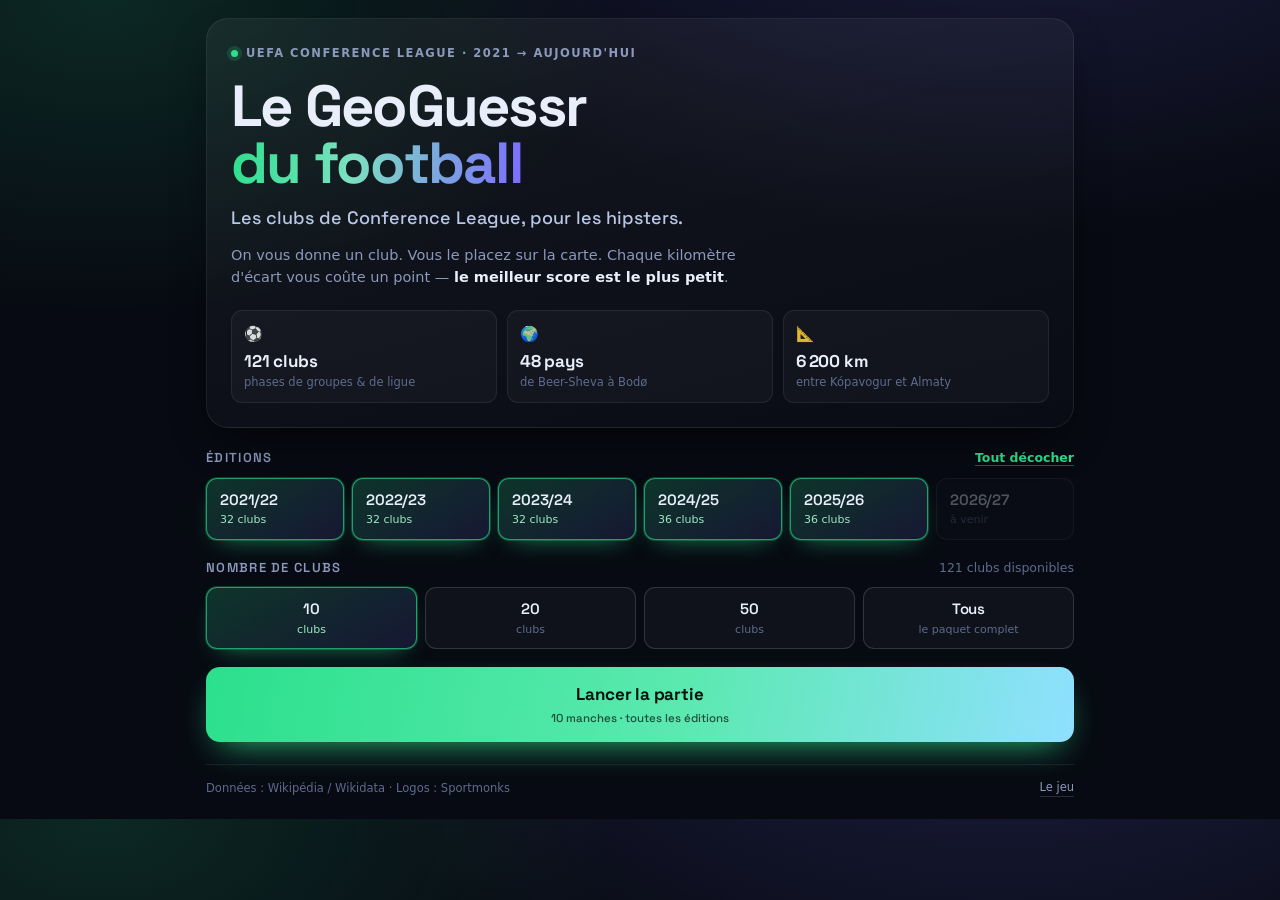
==== index.html @ bbcc4163 "GeoConf — le GeoGuessr du football (Conference League) Jeu statique : un club de Conference League s" ====
<!doctype html>
<html lang="fr">
<head>
<meta charset="utf-8">
<meta name="viewport" content="width=device-width,initial-scale=1,viewport-fit=cover">
<title>GeoConf — Le GeoGuessr du football hipster</title>
<meta name="description" content="Placez sur la carte d'Europe les clubs qualifiés en Conference League. Chaque kilomètre d'écart compte. Le GeoGuessr du football pour les hipsters.">
<meta name="color-scheme" content="dark">
<meta property="og:title" content="GeoConf — Le GeoGuessr du football hipster">
<meta property="og:description" content="Sauriez-vous placer le Ħamrun Spartans, le KÍ Klaksvík ou le Petrocub Hîncești sur une carte ? 121 clubs de Conference League vous attendent.">
<meta property="og:type" content="website">
<meta name="twitter:card" content="summary_large_image">
<link rel="icon" href="data:image/svg+xml,<svg xmlns='http://www.w3.org/2000/svg' viewBox='0 0 100 100'><text y='.9em' font-size='90'>⚽</text></svg>">
<link rel="preconnect" href="https://fonts.googleapis.com">
<link rel="preconnect" href="https://fonts.gstatic.com" crossorigin>
<link rel="stylesheet" href="https://fonts.googleapis.com/css2?family=Space+Grotesk:wght@500;600;700&display=swap">
<link rel="stylesheet" href="assets/style.css">
</head>
<body>
<div class="app" id="app">

  <!-- ══════════ ACCUEIL ══════════ -->
  <section class="screen is-active" id="scr-home">
    <div class="hero">
      <div class="hero-glow" aria-hidden="true"></div>
      <p class="kicker"><span class="dot"></span> UEFA Conference League · 2021 → aujourd'hui</p>
      <h1 class="title">Le GeoGuessr<br><em>du football</em></h1>
      <p class="tagline">Les clubs de Conference League, pour les hipsters.</p>
      <p class="lede">On vous donne un club. Vous le placez sur la carte. Chaque kilomètre d'écart vous coûte un point&nbsp;— <strong>le meilleur score est le plus petit</strong>.</p>
      <ul class="facts" id="home-facts"></ul>
    </div>

    <div class="setup">
      <div class="field">
        <div class="field-head">
          <h2>Éditions</h2>
          <button class="link-btn" id="btn-all-seasons" type="button">Tout mélanger</button>
        </div>
        <div class="chips" id="season-chips"></div>
      </div>

      <div class="field">
        <div class="field-head">
          <h2>Nombre de clubs</h2>
          <span class="pool-info" id="pool-info"></span>
        </div>
        <div class="chips" id="count-chips"></div>
      </div>

      <button class="cta" id="btn-play" type="button">
        <span class="cta-label">Lancer la partie</span>
        <span class="cta-sub" id="cta-sub"></span>
      </button>
      <p class="warn" id="home-warn" hidden></p>
    </div>
  </section>

  <!-- ══════════ JEU ══════════ -->
  <section class="screen" id="scr-play">
    <div class="hud">
      <div class="hud-club">
        <div class="crest" id="crest"></div>
        <div class="hud-id">
          <h2 class="club-name" id="club-name">—</h2>
          <p class="club-meta" id="club-meta"></p>
        </div>
      </div>
      <div class="hud-score">
        <div class="stat">
          <span class="stat-k">Manche</span>
          <b id="stat-round">1<i>/10</i></b>
        </div>
        <div class="stat">
          <span class="stat-k">Score</span>
          <b id="stat-score">0<i> km</i></b>
        </div>
      </div>
      <div class="progress"><span id="progress-bar"></span></div>
    </div>

    <div class="map-wrap" id="map-wrap">
      <svg class="map" id="map" role="application" aria-label="Carte d'Europe — cliquez pour placer votre pronostic"></svg>
      <div class="map-tools">
        <button type="button" id="zoom-in" aria-label="Zoomer">+</button>
        <button type="button" id="zoom-out" aria-label="Dézoomer">−</button>
        <button type="button" id="zoom-reset" aria-label="Recentrer la carte">⤢</button>
      </div>
      <p class="map-hint" id="map-hint">Cliquez sur la carte pour placer votre pronostic</p>
    </div>

    <div class="actionbar" id="actionbar">
      <div class="verdict" id="verdict" hidden>
        <div class="verdict-main">
          <b id="verdict-dist">—</b>
          <span class="badge" id="verdict-badge">—</span>
        </div>
        <p class="verdict-sub" id="verdict-sub"></p>
      </div>
      <button class="cta cta-sm" id="btn-guess" type="button" disabled>Valider</button>
      <button class="cta cta-sm" id="btn-next" type="button" hidden>Suivant</button>
    </div>
  </section>

  <!-- ══════════ FIN ══════════ -->
  <section class="screen" id="scr-end">
    <div class="final">
      <p class="kicker"><span class="dot"></span> Partie terminée</p>
      <div class="final-score">
        <b id="final-total">—</b><span>km cumulés</span>
      </div>
      <p class="final-rank" id="final-rank"></p>
      <div class="final-grid">
        <div><span>Moyenne</span><b id="final-avg">—</b></div>
        <div><span>Meilleur</span><b id="final-best">—</b></div>
        <div><span>Pire</span><b id="final-worst">—</b></div>
      </div>
      <div class="squares" id="final-squares"></div>
    </div>

    <details class="recap" id="recap">
      <summary>Le détail manche par manche</summary>
      <ol class="recap-list" id="recap-list"></ol>
    </details>

    <div class="share">
      <h2>Partager le score</h2>
      <div class="share-btns">
        <button type="button" class="sh sh-copy" id="sh-copy">Copier le score</button>
        <button type="button" class="sh sh-native" id="sh-native" hidden>Partager…</button>
        <a class="sh sh-x" id="sh-x" target="_blank" rel="noopener">X / Twitter</a>
        <a class="sh sh-wa" id="sh-wa" target="_blank" rel="noopener">WhatsApp</a>
        <a class="sh sh-bs" id="sh-bs" target="_blank" rel="noopener">Bluesky</a>
        <a class="sh sh-fb" id="sh-fb" target="_blank" rel="noopener">Facebook</a>
      </div>
      <pre class="share-preview" id="share-preview"></pre>
    </div>

    <div class="again">
      <button class="cta" id="btn-again" type="button">Rejouer</button>
      <button class="link-btn" id="btn-home" type="button">Changer les réglages</button>
    </div>
  </section>

  <footer class="foot">
    <span id="foot-credit">Données&nbsp;: Wikipédia / Wikidata · Logos&nbsp;: Sportmonks</span>
    <a href="#" id="foot-link" target="_blank" rel="noopener">Le jeu</a>
  </footer>
</div>

<script src="assets/map.js"></script>
<script src="assets/app.js"></script>
</body>
</html>
---- assets/style.css ----
/* ============================================================================
   GeoConf — feuille de style
   ========================================================================== */
:root{
  --bg:#070A12; --bg2:#0C1120; --surface:#121A2D; --surface2:#18223A;
  --line:rgba(255,255,255,.075); --line2:rgba(255,255,255,.14);
  --txt:#E9EEFB; --muted:#8C99BC; --dim:#5E6B8C;
  --accent:#2BE08C; --accent-d:#0FA765; --accent2:#7C6CFF; --hot:#FF5470;
  --land:#1C2846; --land-str:#36486F;
  --ok:#2BE08C; --good:#8CE05A; --meh:#FFC24B; --bad:#FF8A4B; --awful:#FF5470;
  --r:16px; --r-sm:11px;
  --fd:"Space Grotesk",ui-sans-serif,system-ui,-apple-system,"Segoe UI",sans-serif;
  --fb:ui-sans-serif,system-ui,-apple-system,"Segoe UI",Roboto,"Helvetica Neue",Arial,sans-serif;
  --shadow:0 18px 46px -18px rgba(0,0,0,.85);
}
*,*::before,*::after{box-sizing:border-box}
[hidden]{display:none!important}
html,body{margin:0;padding:0}
html{-webkit-text-size-adjust:100%}
body{
  background:
    radial-gradient(1100px 620px at 78% -18%,rgba(124,108,255,.20),transparent 62%),
    radial-gradient(900px 540px at 8% 0%,rgba(43,224,140,.14),transparent 58%),
    var(--bg);
  color:var(--txt); font-family:var(--fb); font-size:15px; line-height:1.5;
  -webkit-font-smoothing:antialiased; min-height:100%;
}
img{max-width:100%;display:block}
button{font:inherit;color:inherit}

.app{max-width:900px;margin:0 auto;padding:18px 16px 22px}
.screen{display:none;animation:rise .34s cubic-bezier(.2,.7,.3,1) both}
.screen.is-active{display:block}
@keyframes rise{from{opacity:0;transform:translateY(12px)}to{opacity:1;transform:none}}
@media (prefers-reduced-motion:reduce){*{animation-duration:.01ms!important;transition-duration:.01ms!important}}

/* ─────────────── accueil ─────────────── */
.hero{position:relative;padding:26px 24px 24px;border:1px solid var(--line);border-radius:22px;
  background:linear-gradient(165deg,rgba(255,255,255,.055),rgba(255,255,255,.012));
  overflow:hidden;box-shadow:var(--shadow)}
.hero-glow{position:absolute;inset:auto -20% -70% 30%;height:260px;
  background:radial-gradient(closest-side,rgba(43,224,140,.35),transparent 72%);filter:blur(28px);pointer-events:none}
.kicker{display:flex;align-items:center;gap:8px;margin:0 0 16px;font-size:11.5px;letter-spacing:.13em;
  text-transform:uppercase;color:var(--muted);font-weight:600}
.dot{width:7px;height:7px;border-radius:50%;background:var(--accent);box-shadow:0 0 0 4px rgba(43,224,140,.16);
  animation:pulse 2.4s ease-in-out infinite}
@keyframes pulse{50%{box-shadow:0 0 0 8px rgba(43,224,140,0)}}
.title{font-family:var(--fd);font-size:clamp(34px,7.2vw,58px);line-height:.98;margin:0 0 12px;
  font-weight:700;letter-spacing:-.03em}
.title em{font-style:normal;background:linear-gradient(96deg,var(--accent),#7CE0C0 42%,var(--accent2));
  -webkit-background-clip:text;background-clip:text;color:transparent}
.tagline{margin:0 0 14px;font-family:var(--fd);font-size:clamp(15px,2.6vw,18px);font-weight:500;color:#B9C6E6}
.lede{margin:0;max-width:56ch;color:var(--muted);font-size:14.5px}
.lede strong{color:var(--txt);font-weight:600}

.facts{list-style:none;display:grid;grid-template-columns:repeat(3,1fr);gap:10px;margin:22px 0 0;padding:0}
.facts li{position:relative;padding:12px 12px 11px;border:1px solid var(--line);border-radius:var(--r-sm);
  background:rgba(255,255,255,.03)}
.facts i{font-style:normal;font-size:15px;opacity:.85}
.facts b{display:block;font-family:var(--fd);font-size:17px;margin-top:3px;letter-spacing:-.01em}
.facts span{display:block;font-size:11.5px;color:var(--dim);margin-top:1px;line-height:1.35}
@media (max-width:560px){.facts{grid-template-columns:1fr;gap:7px}
  .facts li{display:flex;align-items:baseline;gap:9px;padding:10px 12px}
  .facts b{margin:0;flex:0 0 auto;white-space:nowrap;font-size:15px}
  .facts span{margin:0 0 0 auto;text-align:right;font-size:11px;min-width:0}}

.setup{margin-top:20px;display:grid;gap:18px}
.field-head{display:flex;align-items:baseline;justify-content:space-between;gap:12px;margin-bottom:10px}
.field-head h2{font-family:var(--fd);font-size:13px;letter-spacing:.1em;text-transform:uppercase;
  color:var(--muted);margin:0;font-weight:600}
.pool-info{font-size:12.5px;color:var(--dim);font-variant-numeric:tabular-nums}
.link-btn{background:none;border:0;padding:0;font-size:12.5px;color:var(--accent);cursor:pointer;
  font-weight:600;text-decoration:underline;text-underline-offset:3px;text-decoration-color:rgba(43,224,140,.4)}
.link-btn:hover{text-decoration-color:var(--accent)}

.chips{display:flex;flex-wrap:wrap;gap:8px}
.chip{flex:1 1 108px;min-width:96px;display:flex;flex-direction:column;gap:1px;align-items:flex-start;
  padding:10px 13px;border:1px solid var(--line2);border-radius:var(--r-sm);background:rgba(255,255,255,.035);
  cursor:pointer;transition:transform .16s,border-color .16s,background .16s,box-shadow .16s;text-align:left}
.chip:hover:not(:disabled){transform:translateY(-2px);border-color:rgba(255,255,255,.3);background:rgba(255,255,255,.06)}
.chip:disabled{opacity:.32;cursor:not-allowed}
.chip.is-dim{opacity:.34}
.chip-main{font-family:var(--fd);font-size:15px;font-weight:600;letter-spacing:-.01em}
.chip-sub{font-size:11px;color:var(--dim)}
.chip.is-on{background:linear-gradient(150deg,rgba(43,224,140,.20),rgba(124,108,255,.14));
  border-color:rgba(43,224,140,.65);box-shadow:0 0 0 1px rgba(43,224,140,.24),0 10px 26px -14px rgba(43,224,140,.7)}
.chip.is-on .chip-sub{color:#9CE9C2}
.chip-num{flex:1 1 0;min-width:78px;align-items:center;text-align:center}

.cta{width:100%;display:flex;flex-direction:column;align-items:center;gap:2px;padding:15px 20px;border:0;
  border-radius:14px;cursor:pointer;color:#04140C;font-family:var(--fd);font-weight:700;
  background:linear-gradient(100deg,var(--accent),#5BE9B0 55%,#8FE0FF);
  box-shadow:0 14px 34px -14px rgba(43,224,140,.85);transition:transform .16s,filter .16s,box-shadow .16s}
.cta:hover:not(:disabled){transform:translateY(-2px);filter:brightness(1.07);box-shadow:0 18px 40px -14px rgba(43,224,140,.95)}
.cta:active:not(:disabled){transform:translateY(0)}
.cta:disabled{opacity:.4;cursor:not-allowed;box-shadow:none}
.cta-label{font-size:17px;letter-spacing:-.01em}
.cta-sub{font-size:11.5px;font-weight:500;opacity:.72}
.cta-sm{width:auto;flex-direction:row;padding:12px 26px;font-size:15px;flex:0 0 auto}
.warn{margin:0;font-size:13px;color:var(--meh)}

/* ─────────────── HUD de jeu ─────────────── */
.hud{position:relative;display:flex;align-items:center;gap:14px;padding:13px 15px 15px;
  border:1px solid var(--line);border-radius:var(--r);background:linear-gradient(160deg,rgba(255,255,255,.06),rgba(255,255,255,.015));
  box-shadow:var(--shadow);overflow:hidden}
.hud-club{display:flex;align-items:center;gap:12px;min-width:0;flex:1}
.crest{position:relative;flex:0 0 auto;width:52px;height:52px;border-radius:13px;overflow:hidden;
  background:var(--surface2);border:1px solid var(--line2);display:grid;place-items:center}
.crest img{width:100%;height:100%;object-fit:contain;padding:5px;position:relative;z-index:2}
.crest-fb{position:absolute;inset:0;display:grid;place-items:center;font-family:var(--fd);font-weight:700;
  font-size:19px;letter-spacing:-.02em;color:#fff;z-index:1;
  background:linear-gradient(145deg,hsl(var(--h) 62% 42%),hsl(calc(var(--h) + 42) 58% 26%))}
.hud-id{min-width:0}
.club-name{font-family:var(--fd);font-size:clamp(18px,3.4vw,25px);font-weight:700;margin:0;
  letter-spacing:-.025em;line-height:1.1;overflow-wrap:anywhere}
.club-meta{display:flex;align-items:center;gap:7px;margin:4px 0 0;font-size:12.5px;color:var(--muted);flex-wrap:wrap}
.club-meta .flag{font-size:14px;line-height:1}
.club-meta .seas{display:inline-flex;gap:4px}
.club-meta .seas b{font-family:var(--fd);font-size:10px;font-weight:600;padding:2px 6px;border-radius:5px;
  background:rgba(255,255,255,.07);color:var(--muted);letter-spacing:.02em}
.hud-score{display:flex;gap:16px;flex:0 0 auto}
.stat{text-align:right}
.stat-k{display:block;font-size:10px;letter-spacing:.11em;text-transform:uppercase;color:var(--dim)}
.stat b{font-family:var(--fd);font-size:19px;font-weight:700;font-variant-numeric:tabular-nums;letter-spacing:-.02em}
.stat b i{font-style:normal;font-size:12px;color:var(--dim);font-weight:500}
.progress{position:absolute;left:0;right:0;bottom:0;height:3px;background:rgba(255,255,255,.07)}
.progress span{display:block;height:100%;width:0;border-radius:0 3px 3px 0;
  background:linear-gradient(90deg,var(--accent),#8FE0FF);transition:width .45s cubic-bezier(.2,.7,.3,1)}
@media (max-width:520px){
  .hud{flex-wrap:wrap}
  .hud-score{width:100%;justify-content:space-between;gap:10px;order:3}
  .stat{text-align:left}
}

/* ─────────────── carte ─────────────── */
/* Le rapport largeur/hauteur est fixé sur la largeur, jamais sur vh : dans une
   iframe qui s'auto-dimensionne, vh dépendrait de la hauteur qu'on est en train
   de calculer, et la carte rétrécirait à chaque aller-retour. */
.map-wrap{position:relative;margin-top:12px;border:1px solid var(--line);border-radius:var(--r);
  overflow:hidden;background:linear-gradient(180deg,#070D1A,#050912);box-shadow:var(--shadow);
  aspect-ratio:1.62;max-height:540px}
.map{position:absolute;inset:0;width:100%;height:100%;display:block;cursor:crosshair;touch-action:none}
.map.is-grabbing{cursor:grabbing}
.m-land path{fill:var(--land);stroke:var(--land-str);stroke-width:.9;stroke-linejoin:round}
.m-link{fill:none;stroke:#fff;stroke-opacity:.55;stroke-width:2;stroke-dasharray:5 5;
  animation:dash 14s linear infinite}
@keyframes dash{to{stroke-dashoffset:-200}}
.m-mk{pointer-events:none}
.m-mk-guess .m-shadow{fill:rgba(0,0,0,.5)}
.m-mk-guess .m-core{fill:var(--hot);stroke:#fff;stroke-width:2}
.m-mk-guess .m-dot{fill:#fff}
.m-mk-truth .m-halo{fill:var(--accent);fill-opacity:.16;animation:halo 2.2s ease-out infinite}
@keyframes halo{0%{r:9;fill-opacity:.4}100%{r:26;fill-opacity:0}}
.m-mk-truth .m-ring{fill:none;stroke:var(--accent);stroke-width:2.5}
.m-mk-truth .m-core{fill:var(--accent)}
.m-label{fill:#fff;font:600 11px/1 var(--fd);text-anchor:middle;paint-order:stroke;
  stroke:rgba(4,8,16,.9);stroke-width:3.5;stroke-linejoin:round}
.map-tools{position:absolute;top:10px;right:10px;display:flex;flex-direction:column;gap:5px}
.map-tools button{width:34px;height:34px;border-radius:9px;border:1px solid var(--line2);
  background:rgba(10,16,30,.82);backdrop-filter:blur(8px);font-size:16px;line-height:1;cursor:pointer;
  color:var(--txt);transition:background .15s,transform .15s}
.map-tools button:hover{background:rgba(30,42,70,.95);transform:scale(1.06)}
.map-hint{position:absolute;left:50%;bottom:12px;transform:translateX(-50%);margin:0;white-space:nowrap;
  padding:7px 15px;border-radius:99px;font-size:12.5px;color:#CBD6F2;background:rgba(8,13,26,.82);
  backdrop-filter:blur(8px);border:1px solid var(--line);pointer-events:none;animation:rise .4s both}
@media (max-width:640px){.map-hint{white-space:normal;max-width:calc(100% - 24px);text-align:center;
  font-size:11.5px;padding:6px 12px;line-height:1.35}}
@media (max-width:560px){.map-wrap{aspect-ratio:.95;max-height:none}}

/* ─────────────── barre d'action ─────────────── */
.actionbar{display:flex;align-items:center;gap:14px;margin-top:12px;padding:13px 15px;
  border:1px solid var(--line);border-radius:var(--r);background:rgba(255,255,255,.032);
  transition:border-color .3s,background .3s}
.actionbar .cta-sm{margin-left:auto}
.actionbar.is-revealed{animation:rise .3s both}
.actionbar.b-ace,.actionbar.b-great{border-color:rgba(43,224,140,.5);background:rgba(43,224,140,.07)}
.actionbar.b-good{border-color:rgba(255,194,75,.45);background:rgba(255,194,75,.06)}
.actionbar.b-meh{border-color:rgba(255,138,75,.45);background:rgba(255,138,75,.06)}
.actionbar.b-bad,.actionbar.b-awful{border-color:rgba(255,84,112,.45);background:rgba(255,84,112,.06)}
.verdict{min-width:0;flex:1}
.verdict-main{display:flex;align-items:center;gap:10px;flex-wrap:wrap}
.verdict-main b{font-family:var(--fd);font-size:26px;font-weight:700;letter-spacing:-.03em;
  font-variant-numeric:tabular-nums}
.badge{font-size:11px;font-weight:700;letter-spacing:.05em;text-transform:uppercase;padding:4px 9px;
  border-radius:99px;background:rgba(255,255,255,.1)}
.badge.b-ace{background:rgba(43,224,140,.22);color:#7DF3BD}
.badge.b-great{background:rgba(140,224,90,.2);color:#BCF08E}
.badge.b-good{background:rgba(255,194,75,.2);color:#FFD98A}
.badge.b-meh{background:rgba(255,138,75,.2);color:#FFBB8F}
.badge.b-bad,.badge.b-awful{background:rgba(255,84,112,.2);color:#FF9AAE}
.verdict-sub{margin:5px 0 0;font-size:13px;color:var(--muted)}
.verdict-sub strong{color:var(--txt);font-weight:600}
.verdict-sub em{font-style:normal;color:var(--dim)}
@media (max-width:520px){
  .actionbar{flex-wrap:wrap}
  .actionbar .cta-sm{width:100%;margin-left:0;justify-content:center}
}

/* ─────────────── écran final ─────────────── */
.final{padding:26px 24px;border:1px solid var(--line);border-radius:22px;text-align:center;
  background:linear-gradient(165deg,rgba(255,255,255,.06),rgba(255,255,255,.014));box-shadow:var(--shadow)}
.final .kicker{justify-content:center}
.final-score{display:flex;align-items:baseline;justify-content:center;gap:9px}
.final-score b{font-family:var(--fd);font-size:clamp(48px,12vw,82px);font-weight:700;line-height:1;
  letter-spacing:-.045em;font-variant-numeric:tabular-nums;
  background:linear-gradient(96deg,var(--accent),#8FE0FF);-webkit-background-clip:text;background-clip:text;color:transparent}
.final-score span{font-family:var(--fd);font-size:14px;color:var(--muted)}
.final-rank{margin:14px 0 0}
.final-rank b{display:block;font-family:var(--fd);font-size:19px;letter-spacing:-.02em}
.final-rank span{display:block;font-size:13px;color:var(--muted);margin-top:3px}
.final-grid{display:grid;grid-template-columns:repeat(3,1fr);gap:9px;margin-top:20px}
.final-grid div{padding:11px 8px;border-radius:var(--r-sm);background:rgba(255,255,255,.04);border:1px solid var(--line)}
.final-grid span{display:block;font-size:10.5px;letter-spacing:.09em;text-transform:uppercase;color:var(--dim)}
.final-grid b{display:block;font-family:var(--fd);font-size:16px;margin-top:3px;font-variant-numeric:tabular-nums}
.final-grid small{display:block;font-family:var(--fb);font-size:11px;font-weight:400;color:var(--dim);
  margin-top:2px;overflow:hidden;text-overflow:ellipsis;white-space:nowrap}
.squares{margin-top:18px;font-size:22px;line-height:1.5;letter-spacing:2px;word-break:break-all}

.recap{margin-top:14px;border:1px solid var(--line);border-radius:var(--r);background:rgba(255,255,255,.028);
  overflow:hidden}
.recap summary{padding:13px 16px;cursor:pointer;font-family:var(--fd);font-size:13.5px;font-weight:600;
  list-style:none;display:flex;align-items:center;gap:8px;color:var(--muted)}
.recap summary::-webkit-details-marker{display:none}
.recap summary::before{content:"▸";transition:transform .2s;color:var(--accent)}
.recap[open] summary::before{transform:rotate(90deg)}
.recap-list{list-style:none;margin:0;padding:0 8px 8px;counter-reset:r}
.recap-list li{display:flex;align-items:center;gap:10px;padding:9px 10px;border-radius:9px;font-size:13.5px}
.recap-list li:nth-child(odd){background:rgba(255,255,255,.028)}
.rc-sq{flex:0 0 auto;font-size:14px}
.rc-name{font-weight:600;min-width:0;overflow:hidden;text-overflow:ellipsis;white-space:nowrap}
.rc-city{color:var(--dim);font-size:12px;min-width:0;overflow:hidden;text-overflow:ellipsis;white-space:nowrap}
.rc-km{margin-left:auto;font-family:var(--fd);font-variant-numeric:tabular-nums;font-weight:600;flex:0 0 auto}
.recap-list li.b-ace .rc-km,.recap-list li.b-great .rc-km{color:var(--ok)}
.recap-list li.b-good .rc-km{color:var(--meh)}
.recap-list li.b-meh .rc-km{color:var(--bad)}
.recap-list li.b-bad .rc-km,.recap-list li.b-awful .rc-km{color:var(--awful)}

.share{margin-top:14px;padding:18px 16px;border:1px solid var(--line);border-radius:var(--r);
  background:rgba(255,255,255,.028)}
.share h2{font-family:var(--fd);font-size:13px;letter-spacing:.1em;text-transform:uppercase;color:var(--muted);
  margin:0 0 12px;font-weight:600}
.share-btns{display:flex;flex-wrap:wrap;gap:8px}
.sh{display:inline-flex;align-items:center;gap:7px;padding:10px 15px;border-radius:10px;cursor:pointer;
  border:1px solid var(--line2);background:rgba(255,255,255,.05);font-size:13.5px;font-weight:600;
  text-decoration:none;color:var(--txt);transition:transform .15s,background .15s,border-color .15s}
.sh:hover{transform:translateY(-2px);background:rgba(255,255,255,.1);border-color:rgba(255,255,255,.28)}
.sh-copy{background:linear-gradient(100deg,rgba(43,224,140,.22),rgba(124,108,255,.18));border-color:rgba(43,224,140,.5)}
.sh-x::before{content:"𝕏"}.sh-wa::before{content:"💬"}.sh-bs::before{content:"🦋"}.sh-fb::before{content:"f";font-weight:800}
.sh-copy::before{content:"⧉"}.sh-native::before{content:"↗"}
.share-preview{margin:14px 0 0;padding:13px 14px;border-radius:11px;background:rgba(0,0,0,.35);
  border:1px solid var(--line);font:12.5px/1.6 ui-monospace,SFMono-Regular,Menlo,monospace;color:var(--muted);
  white-space:pre-wrap;word-break:break-word;overflow-x:auto}

.again{margin-top:16px;display:flex;flex-direction:column;align-items:center;gap:11px}
.again .cta{max-width:340px}

.foot{display:flex;align-items:center;justify-content:space-between;gap:12px;flex-wrap:wrap;
  margin-top:22px;padding-top:14px;border-top:1px solid var(--line);font-size:11.5px;color:var(--dim)}
.foot a{color:var(--muted);text-decoration:none;border-bottom:1px solid var(--line2)}
.foot a:hover{color:var(--accent)}

/* état de chargement */
body:not(.is-ready) .setup,body:not(.is-ready) .facts{opacity:.35;pointer-events:none;transition:opacity .3s}

:focus-visible{outline:2px solid var(--accent);outline-offset:2px;border-radius:6px}
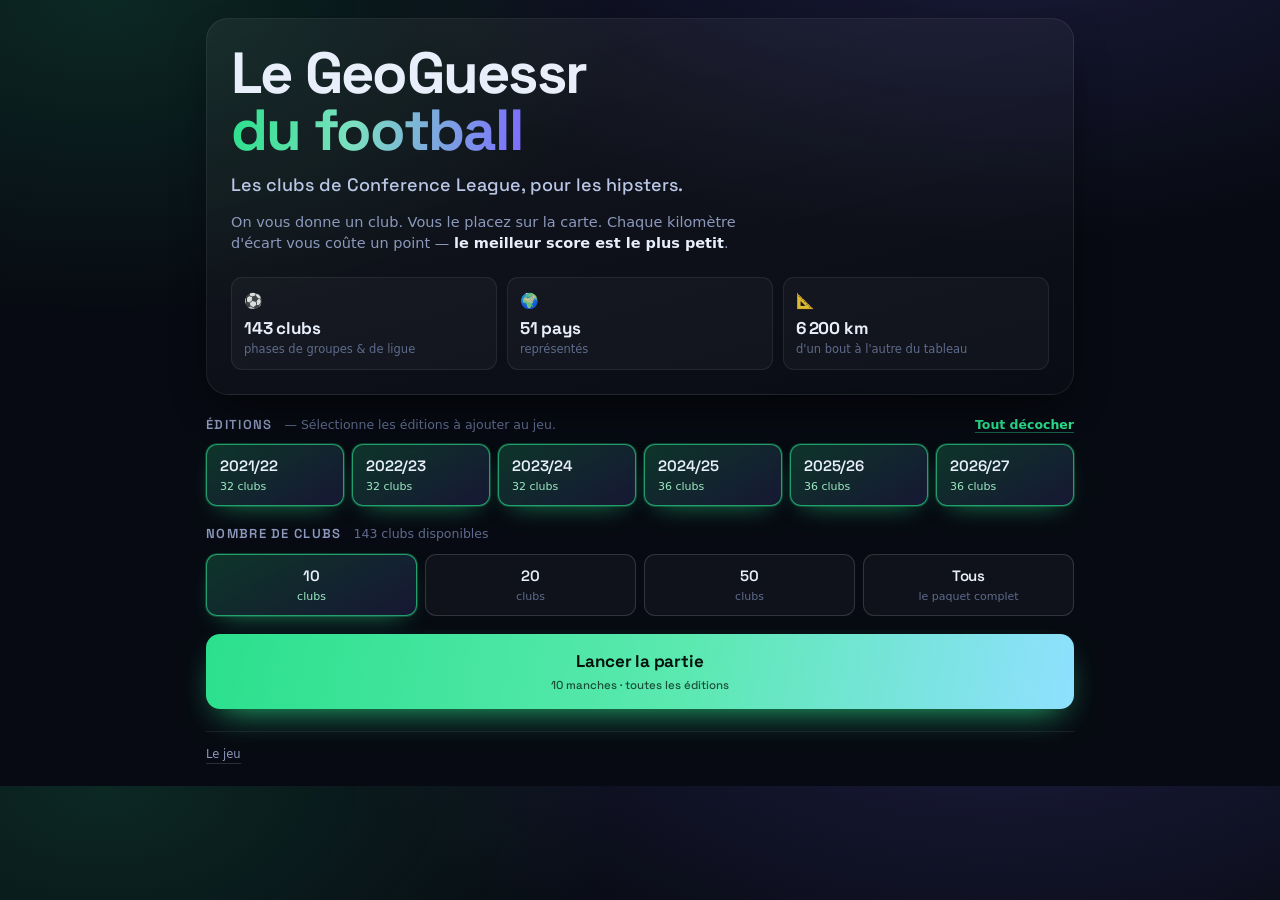
==== commit 6b39467c: "Édition 2026/27, pays masqué et système d'indices Données - Les 36 clubs de la phase de ligue 2026/2" ====
--- a/index.html
+++ b/index.html
@@ -23,7 +23,6 @@
   <section class="screen is-active" id="scr-home">
     <div class="hero">
       <div class="hero-glow" aria-hidden="true"></div>
-      <p class="kicker"><span class="dot"></span> UEFA Conference League · 2021 → aujourd'hui</p>
       <h1 class="title">Le GeoGuessr<br><em>du football</em></h1>
       <p class="tagline">Les clubs de Conference League, pour les hipsters.</p>
       <p class="lede">On vous donne un club. Vous le placez sur la carte. Chaque kilomètre d'écart vous coûte un point&nbsp;— <strong>le meilleur score est le plus petit</strong>.</p>
@@ -34,6 +33,7 @@
       <div class="field">
         <div class="field-head">
           <h2>Éditions</h2>
+          <p class="field-note">— Sélectionne les éditions à ajouter au jeu.</p>
           <button class="link-btn" id="btn-all-seasons" type="button">Tout mélanger</button>
         </div>
         <div class="chips" id="season-chips"></div>
@@ -89,6 +89,11 @@
     </div>
 
     <div class="actionbar" id="actionbar">
+      <button class="hint-btn" id="btn-hint" type="button">
+        <span class="hint-ico" aria-hidden="true">?</span>
+        <span class="hint-txt">Indice</span>
+        <b id="hint-left">3</b>
+      </button>
       <div class="verdict" id="verdict" hidden>
         <div class="verdict-main">
           <b id="verdict-dist">—</b>
@@ -142,7 +147,6 @@
   </section>
 
   <footer class="foot">
-    <span id="foot-credit">Données&nbsp;: Wikipédia / Wikidata · Logos&nbsp;: Sportmonks</span>
     <a href="#" id="foot-link" target="_blank" rel="noopener">Le jeu</a>
   </footer>
 </div>
--- a/assets/style.css
+++ b/assets/style.css
@@ -65,7 +65,8 @@
   .facts span{margin:0 0 0 auto;text-align:right;font-size:11px;min-width:0}}
 
 .setup{margin-top:20px;display:grid;gap:18px}
-.field-head{display:flex;align-items:baseline;justify-content:space-between;gap:12px;margin-bottom:10px}
+.field-head{display:flex;align-items:baseline;flex-wrap:wrap;gap:4px 12px;margin-bottom:10px}
+.field-note{flex:1 1 220px;margin:0;font-size:12.5px;color:var(--dim)}
 .field-head h2{font-family:var(--fd);font-size:13px;letter-spacing:.1em;text-transform:uppercase;
   color:var(--muted);margin:0;font-weight:600}
 .pool-info{font-size:12.5px;color:var(--dim);font-variant-numeric:tabular-nums}
@@ -115,6 +116,10 @@
   letter-spacing:-.025em;line-height:1.1;overflow-wrap:anywhere}
 .club-meta{display:flex;align-items:center;gap:7px;margin:4px 0 0;font-size:12.5px;color:var(--muted);flex-wrap:wrap}
 .club-meta .flag{font-size:14px;line-height:1}
+.club-meta .ctry.is-revealed{display:inline-flex;align-items:center;gap:5px;padding:2px 8px;
+  border-radius:7px;background:rgba(124,108,255,.18);border:1px solid rgba(124,108,255,.42);
+  color:#CFC8FF;font-weight:600;animation:pop .3s cubic-bezier(.2,.8,.3,1.25) both}
+@keyframes pop{from{opacity:0;transform:scale(.85)}to{opacity:1;transform:none}}
 .club-meta .seas{display:inline-flex;gap:4px}
 .club-meta .seas b{font-family:var(--fd);font-size:10px;font-weight:600;padding:2px 6px;border-radius:5px;
   background:rgba(255,255,255,.07);color:var(--muted);letter-spacing:.02em}
@@ -160,11 +165,11 @@
   background:rgba(10,16,30,.82);backdrop-filter:blur(8px);font-size:16px;line-height:1;cursor:pointer;
   color:var(--txt);transition:background .15s,transform .15s}
 .map-tools button:hover{background:rgba(30,42,70,.95);transform:scale(1.06)}
-.map-hint{position:absolute;left:50%;bottom:12px;transform:translateX(-50%);margin:0;white-space:nowrap;
-  padding:7px 15px;border-radius:99px;font-size:12.5px;color:#CBD6F2;background:rgba(8,13,26,.82);
-  backdrop-filter:blur(8px);border:1px solid var(--line);pointer-events:none;animation:rise .4s both}
-@media (max-width:640px){.map-hint{white-space:normal;max-width:calc(100% - 24px);text-align:center;
-  font-size:11.5px;padding:6px 12px;line-height:1.35}}
+.map-hint{position:absolute;left:50%;bottom:12px;transform:translateX(-50%);margin:0;text-align:center;
+  max-width:calc(100% - 28px);padding:7px 15px;border-radius:16px;font-size:12.5px;color:#CBD6F2;
+  background:rgba(8,13,26,.84);backdrop-filter:blur(8px);border:1px solid var(--line);
+  pointer-events:none;animation:rise .4s both;line-height:1.4}
+@media (max-width:640px){.map-hint{font-size:11.5px;padding:6px 12px}}
 @media (max-width:560px){.map-wrap{aspect-ratio:.95;max-height:none}}
 
 /* ─────────────── barre d'action ─────────────── */
@@ -177,6 +182,20 @@
 .actionbar.b-good{border-color:rgba(255,194,75,.45);background:rgba(255,194,75,.06)}
 .actionbar.b-meh{border-color:rgba(255,138,75,.45);background:rgba(255,138,75,.06)}
 .actionbar.b-bad,.actionbar.b-awful{border-color:rgba(255,84,112,.45);background:rgba(255,84,112,.06)}
+/* Indice : trois par partie, chacun dévoile le pays du club. */
+.hint-btn{flex:0 0 auto;display:inline-flex;align-items:center;gap:8px;padding:9px 13px 9px 10px;
+  border-radius:11px;border:1px solid rgba(124,108,255,.45);background:rgba(124,108,255,.13);
+  cursor:pointer;font-size:13.5px;font-weight:600;color:#C9C1FF;
+  transition:transform .15s,background .15s,border-color .15s,opacity .2s}
+.hint-btn:hover:not(:disabled){transform:translateY(-2px);background:rgba(124,108,255,.24);
+  border-color:rgba(124,108,255,.75)}
+.hint-btn:disabled{opacity:.42;cursor:not-allowed}
+.hint-ico{width:19px;height:19px;flex:0 0 auto;border-radius:50%;display:grid;place-items:center;
+  background:rgba(124,108,255,.38);font-family:var(--fd);font-size:12px;font-weight:700;color:#EDEAFF}
+.hint-btn b{font-family:var(--fd);font-size:12px;font-variant-numeric:tabular-nums;
+  padding:1px 7px;border-radius:99px;background:rgba(0,0,0,.32)}
+.hint-btn.is-spent b{display:none}
+
 .verdict{min-width:0;flex:1}
 .verdict-main{display:flex;align-items:center;gap:10px;flex-wrap:wrap}
 .verdict-main b{font-family:var(--fd);font-size:26px;font-weight:700;letter-spacing:-.03em;
@@ -192,8 +211,10 @@
 .verdict-sub strong{color:var(--txt);font-weight:600}
 .verdict-sub em{font-style:normal;color:var(--dim)}
 @media (max-width:520px){
-  .actionbar{flex-wrap:wrap}
-  .actionbar .cta-sm{width:100%;margin-left:0;justify-content:center}
+  .actionbar{flex-wrap:wrap;gap:10px}
+  .actionbar .cta-sm{width:100%;margin-left:0;justify-content:center;order:3}
+  .hint-btn{order:1}
+  .verdict{order:2;flex:1 1 100%}
 }
 
 /* ─────────────── écran final ─────────────── */
